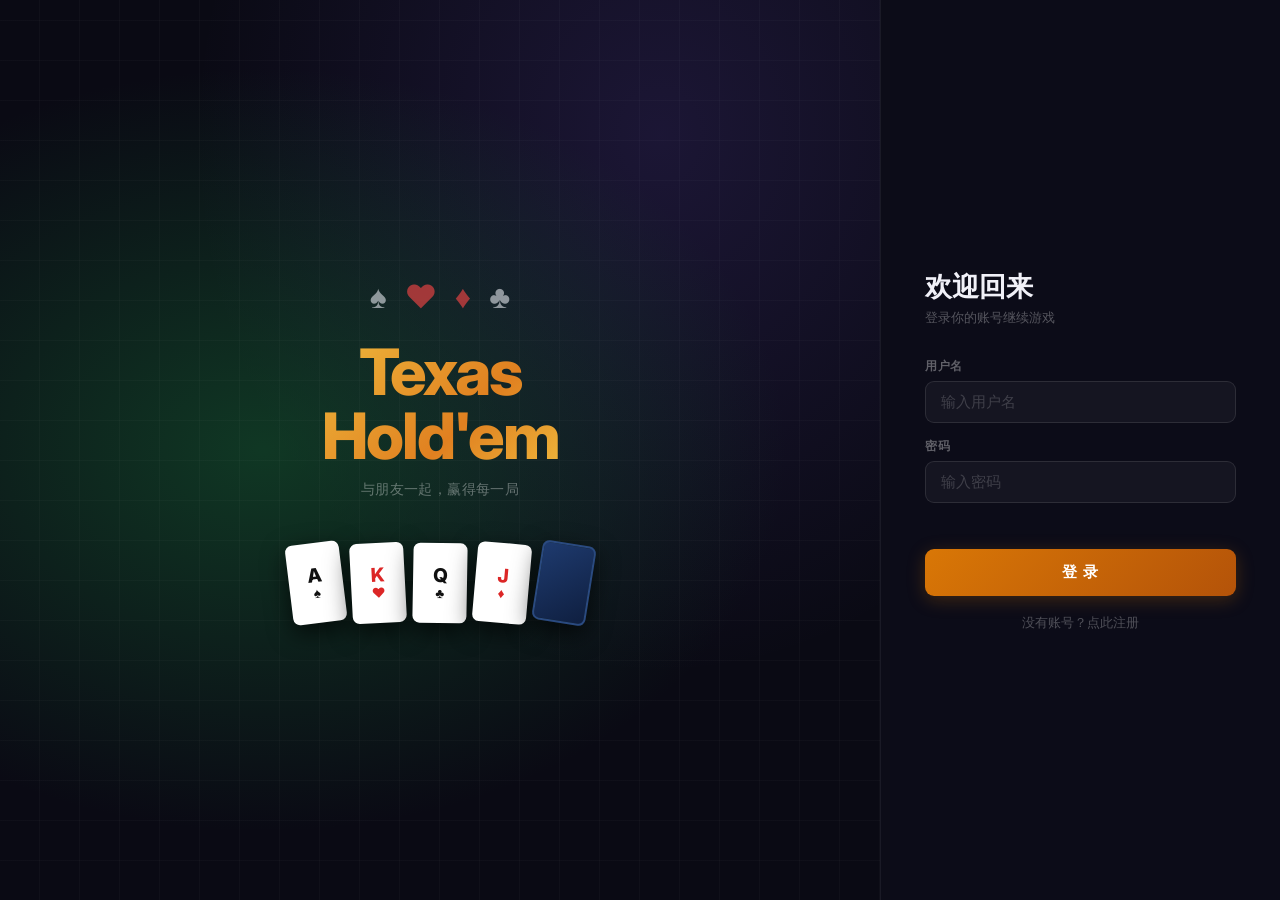
==== frontend/game.html @ 73383f70 "Initial commit: Texas Hold'em poker game Go backend with WebSocket multiplayer, bot AI, and SQLite a" ====
<!DOCTYPE html>
<html lang="zh">
<head>
  <meta charset="UTF-8">
  <meta name="viewport" content="width=device-width, initial-scale=1.0">
  <title>Texas Hold'em</title>
  <link rel="stylesheet" href="style.css">
</head>
<body>
<div class="game-wrap">

  <div class="game-header">
    <span class="hdr-info">房间 <strong id="hdrRoom">-</strong> &nbsp;|&nbsp; 盲注 <strong id="hdrBlinds">-</strong></span>
    <div class="hdr-pot">底池 <span id="hdrPot">0</span></div>
    <div class="hdr-actions">
      <button class="btn btn-ghost btn-sm" onclick="shareRoom()" title="分享房间">分享</button>
      <button class="btn btn-fold btn-sm" onclick="leaveGame()">离开</button>
    </div>
  </div>

  <div class="table-area">
    <div class="felt">
      <div class="community-area" id="communityCards"></div>
      <div class="pot-display">底池: <span id="potAmount">0</span></div>
      <div class="seats" id="seats"></div>
    </div>
  </div>

  <div class="action-bar">
    <div class="status-msg" id="statusMsg">等待其他玩家加入...</div>
    <div class="your-hand" id="myHand"></div>
    <div id="timerWrap" style="max-width:280px;margin:0 auto 8px" hidden>
      <div class="timer-bar"><div class="timer-fill" id="timerFill"></div></div>
    </div>
    <div class="action-buttons" id="actionButtons"></div>
  </div>

  <div class="chat-area">
    <div class="chat-messages" id="chatMessages"></div>
    <div class="chat-input-row">
      <input type="text" id="chatInput" placeholder="发消息..." maxlength="100" onkeydown="if(event.key==='Enter')sendChat()">
      <button class="chat-send-btn" onclick="sendChat()">发送</button>
    </div>
  </div>

</div>

<div class="showdown-overlay" id="showdownOverlay">
  <div class="showdown-box">
    <h2>本局结果</h2>
    <div id="communityResult" style="display:flex;gap:6px;justify-content:center;margin-bottom:14px"></div>
    <div id="showdownResults"></div>
    <button class="btn btn-ready" style="margin-top:16px;padding:10px 28px" onclick="closeShowdown()">确 认 结 果</button>
  </div>
</div>

<script src="js/ws.js"></script>
<script src="js/game.js"></script>
</body>
</html>
---- frontend/style.css ----
@import url('https://fonts.googleapis.com/css2?family=Inter:wght@400;500;600;700;800&display=swap');

*, *::before, *::after { box-sizing: border-box; margin: 0; padding: 0; }

:root {
  --bg:       #0d0d14;
  --bg2:      #111118;
  --surface:  #18182a;
  --surface2: #1e1e30;
  --border:   #2a2a40;
  --gold:     #f0c040;
  --green:    #22c55e;
  --red:      #ef4444;
  --blue:     #3b82f6;
  --purple:   #a855f7;
  --text:     #e2e2f0;
  --muted:    #777;
  --r:        10px;
}

body { font-family: 'Inter', 'PingFang SC', 'Microsoft YaHei', sans-serif; background: var(--bg); color: var(--text); min-height: 100vh; }

::-webkit-scrollbar { width: 5px; }
::-webkit-scrollbar-track { background: var(--bg2); }
::-webkit-scrollbar-thumb { background: var(--border); border-radius: 3px; }

/* ─── AUTH ─── */
.auth-overlay {
  position: fixed; inset: 0; display: flex; z-index: 100;
}
.auth-visual {
  flex: 1; display: flex; align-items: center; justify-content: center;
  padding: 60px;
  background:
    radial-gradient(ellipse at 30% 50%, rgba(22,101,52,.5) 0%, transparent 60%),
    radial-gradient(ellipse at 75% 15%, rgba(127,90,240,.15) 0%, transparent 50%),
    #0a0a14;
  position: relative; overflow: hidden;
}
.auth-visual::before {
  content:''; position:absolute; inset:0;
  background: repeating-linear-gradient(0deg, transparent, transparent 39px, rgba(255,255,255,.025) 39px, rgba(255,255,255,.025) 40px),
              repeating-linear-gradient(90deg, transparent, transparent 39px, rgba(255,255,255,.025) 39px, rgba(255,255,255,.025) 40px);
}
.auth-visual-inner { position:relative; z-index:1; text-align:center; }

.av-suits { display:flex; gap:18px; justify-content:center; margin-bottom:24px; }
.av-suit { font-size:2rem; opacity:.65; animation: float 3s ease-in-out infinite; }
.av-suit:nth-child(2) { animation-delay:.3s; }
.av-suit:nth-child(3) { animation-delay:.6s; }
.av-suit:nth-child(4) { animation-delay:.9s; }
.av-suit.red { color:#ef4444; }
.av-suit.black { color:#d1d5db; }
@keyframes float { 0%,100%{transform:translateY(0)} 50%{transform:translateY(-7px)} }

.av-title {
  font-size:4rem; font-weight:800; line-height:1; letter-spacing:-2px;
  background: linear-gradient(135deg,#f0c040,#e08020 60%,#f0c040);
  -webkit-background-clip:text; -webkit-text-fill-color:transparent; background-clip:text;
  margin-bottom:12px;
}
.av-sub { color:rgba(255,255,255,.35); font-size:.9rem; letter-spacing:.4px; margin-bottom:44px; }

.av-cards { display:flex; gap:8px; justify-content:center; align-items:flex-end; }
.av-card {
  width:54px; height:80px; border-radius:7px;
  display:flex; flex-direction:column; align-items:center; justify-content:center;
  font-size:1.2rem; font-weight:800; line-height:1; gap:2px;
  box-shadow:0 8px 24px rgba(0,0,0,.7); background:#fff; transition:transform .25s;
}
.av-card span { font-size:.85rem; }
.av-card.red { color:#dc2626; }
.av-card.black { color:#111; }
.av-card.back { background:linear-gradient(145deg,#1e3a6e,#0f1f40); border:2px solid #2a4a80; }
.av-card:nth-child(1) { transform:rotate(-7deg); } .av-card:nth-child(1):hover { transform:rotate(-7deg) translateY(-10px); }
.av-card:nth-child(2) { transform:rotate(-3deg); } .av-card:nth-child(2):hover { transform:rotate(-3deg) translateY(-10px); }
.av-card:nth-child(3) { transform:rotate(1deg);  } .av-card:nth-child(3):hover { transform:rotate(1deg)  translateY(-10px); }
.av-card:nth-child(4) { transform:rotate(5deg);  } .av-card:nth-child(4):hover { transform:rotate(5deg)  translateY(-10px); }
.av-card:nth-child(5) { transform:rotate(9deg);  } .av-card:nth-child(5):hover { transform:rotate(9deg)  translateY(-10px); }

.auth-form-panel {
  width:400px; flex-shrink:0; background:#0c0c18;
  border-left:1px solid rgba(255,255,255,.06);
  display:flex; align-items:center; justify-content:center;
  padding:56px 44px;
}
.auth-box { width:100%; }
.auth-box h2 { font-size:1.7rem; font-weight:700; color:#f1f1f8; margin-bottom:4px; }
.auth-hint { color:rgba(255,255,255,.3); font-size:.83rem; margin-bottom:32px; }

.auth-field { margin-bottom:16px; }
.auth-field label { display:block; font-size:.72rem; font-weight:600; color:rgba(255,255,255,.35); text-transform:uppercase; letter-spacing:.7px; margin-bottom:7px; }
.auth-field input {
  width:100%; padding:12px 15px;
  background:rgba(255,255,255,.04); border:1px solid rgba(255,255,255,.1);
  border-radius:9px; color:#f1f1f8; font-size:.93rem; outline:none;
  transition:border-color .2s,box-shadow .2s;
}
.auth-field input::placeholder { color:rgba(255,255,255,.18); }
.auth-field input:focus { border-color:var(--gold); box-shadow:0 0 0 3px rgba(240,192,64,.1); }

.auth-error { color:#f87171; font-size:.8rem; min-height:18px; margin-bottom:12px; }
.auth-btn {
  width:100%; padding:13px; border:none; border-radius:9px;
  background:linear-gradient(135deg,#d97706,#b45309);
  color:#fff; font-size:.95rem; font-weight:700; letter-spacing:.8px;
  cursor:pointer; transition:filter .2s,transform .1s;
  box-shadow:0 4px 18px rgba(217,119,6,.25);
}
.auth-btn:hover { filter:brightness(1.1); }
.auth-btn:active { transform:scale(.98); }
.auth-toggle { color:rgba(255,255,255,.28); cursor:pointer; font-size:.82rem; margin-top:18px; text-align:center; transition:color .2s; }
.auth-toggle:hover { color:var(--gold); }

@media (max-width:700px) {
  .auth-visual { display:none; }
  .auth-form-panel { width:100%; padding:48px 28px; }
}

/* ─── LOBBY ─── */
.lobby { max-width:880px; margin:0 auto; padding:32px 20px 60px; }

.lobby-hero { text-align:center; margin-bottom:28px; }
.lobby-hero h1 {
  font-size:2.2rem; font-weight:800; letter-spacing:2px;
  background:linear-gradient(135deg,var(--gold),#e08020);
  -webkit-background-clip:text; -webkit-text-fill-color:transparent; background-clip:text;
  margin-bottom:4px;
}
.lobby-hero .subtitle { color:var(--muted); font-size:.85rem; }

/* User bar */
.user-bar {
  display:flex; flex-direction:row; align-items:center; gap:14px;
  background:var(--surface); border:1px solid var(--border);
  border-radius:var(--r); padding:12px 18px; margin-bottom:20px;
}
.user-bar .avatar {
  width:36px; height:36px; border-radius:50%; flex-shrink:0;
  background:linear-gradient(135deg,#7f5af0,#3b82f6);
  display:flex; align-items:center; justify-content:center;
  font-weight:700; font-size:.95rem; color:#fff;
}
.user-bar .uinfo { flex:1; min-width:0; }
.user-bar .uinfo .uname { font-weight:600; font-size:.92rem; }
.user-bar .uinfo .ustats { font-size:.73rem; color:var(--muted); margin-top:2px; }
.chips-badge {
  background:rgba(240,192,64,.1); border:1px solid rgba(240,192,64,.25);
  border-radius:20px; padding:4px 12px; color:var(--gold);
  font-weight:700; font-size:.87rem; white-space:nowrap;
}
.logout-btn {
  background:none; border:1px solid var(--border); border-radius:7px;
  color:var(--muted); cursor:pointer; padding:5px 12px; font-size:.78rem;
  transition:border-color .2s,color .2s; white-space:nowrap; flex-shrink:0;
}
.logout-btn:hover { border-color:var(--red); color:var(--red); }

/* Rejoin banner */
.rejoin-banner {
  display:none; flex-direction:row; align-items:center; justify-content:space-between;
  gap:12px;
  background:rgba(34,197,94,.06); border:1px solid rgba(34,197,94,.3);
  border-radius:var(--r); padding:11px 18px; margin-bottom:16px;
}
.rejoin-banner.show { display:flex; }
.rejoin-banner > span { color:var(--green); font-weight:500; font-size:.88rem; }
.rejoin-banner .rbtns { display:flex; gap:8px; flex-shrink:0; }

/* Grid */
.cards-row { display:grid; grid-template-columns:1fr 1fr; gap:14px; margin-bottom:16px; }

/* Card box */
.card-box { background:var(--surface); border:1px solid var(--border); border-radius:var(--r); padding:22px; }
.card-box .box-title { font-size:.92rem; font-weight:600; color:var(--gold); margin-bottom:16px; }

.form-row { margin-bottom:13px; }
.form-row label { display:block; font-size:.74rem; color:var(--muted); margin-bottom:5px; text-transform:uppercase; letter-spacing:.4px; }
.form-row select,
.form-row input[type=number],
.form-row input[type=text] {
  width:100%; padding:9px 11px; background:var(--bg2); border:1px solid var(--border);
  border-radius:7px; color:var(--text); font-size:.88rem; outline:none; transition:border-color .2s;
}
.form-row select:focus, .form-row input:focus { border-color:var(--gold); }

/* Section card */
.section-card { background:var(--surface); border:1px solid var(--border); border-radius:var(--r); padding:18px 22px; margin-bottom:14px; }
.section-card .sec-header {
  display:flex; align-items:center; justify-content:space-between;
  margin-bottom:14px;
}
.section-card .sec-title { font-size:.92rem; font-weight:600; color:var(--gold); }

/* ─── BUTTONS ─── */
/* Base: auto width (use .btn-block for full-width) */
.btn {
  display:inline-flex; align-items:center; justify-content:center;
  padding:10px 20px; border:none; border-radius:8px;
  cursor:pointer; font-size:.88rem; font-weight:600;
  transition:filter .15s,transform .1s; letter-spacing:.2px;
  white-space:nowrap;
}
.btn:hover { filter:brightness(1.1); }
.btn:active { transform:scale(.97); }
.btn-block { width:100%; margin-top:8px; }

.btn-green  { background:linear-gradient(135deg,#16a34a,#15803d); color:#fff; }
.btn-blue   { background:linear-gradient(135deg,#2563eb,#1d4ed8); color:#fff; }
.btn-gold   { background:linear-gradient(135deg,#d97706,#b45309); color:#fff; }
.btn-fold   { background:linear-gradient(135deg,#dc2626,#b91c1c); color:#fff; }
.btn-check  { background:linear-gradient(135deg,#16a34a,#15803d); color:#fff; }
.btn-call   { background:linear-gradient(135deg,#2563eb,#1d4ed8); color:#fff; }
.btn-raise  { background:linear-gradient(135deg,#7c3aed,#6d28d9); color:#fff; }
.btn-allin  { background:linear-gradient(135deg,#ea580c,#c2410c); color:#fff; }
.btn-ready  { background:linear-gradient(135deg,#16a34a,#15803d); color:#fff; }
.btn-ghost  { background:rgba(255,255,255,.05); border:1px solid var(--border); color:var(--muted); }
.btn-sm     { padding:4px 12px; font-size:.76rem; border-radius:6px; }
.btn-xs     { padding:3px 9px; font-size:.73rem; border-radius:5px; }

/* Table */
table { width:100%; border-collapse:collapse; }
thead tr { border-bottom:1px solid var(--border); }
th { padding:9px 12px; text-align:left; font-size:.73rem; font-weight:600; color:var(--muted); text-transform:uppercase; letter-spacing:.4px; }
td { padding:10px 12px; font-size:.86rem; border-bottom:1px solid rgba(255,255,255,.04); }
tbody tr:last-child td { border-bottom:none; }
tbody tr:hover td { background:rgba(255,255,255,.025); }

.badge { display:inline-flex; align-items:center; padding:2px 9px; border-radius:20px; font-size:.73rem; font-weight:600; }
.badge-wait { background:rgba(34,197,94,.12); color:var(--green); border:1px solid rgba(34,197,94,.25); }
.badge-play { background:rgba(239,68,68,.12); color:var(--red);   border:1px solid rgba(239,68,68,.25); }

/* Hand history */
.hand-item {
  background: var(--bg2); border: 1px solid var(--border);
  border-radius: 9px; padding: 14px 16px; margin-bottom: 8px;
  transition: border-color .15s;
}
.hand-item:hover { border-color: #3a3a58; }
.hand-item:last-child { margin-bottom: 0; }

.hand-header {
  display: flex; align-items: center; justify-content: space-between;
  margin-bottom: 10px;
}
.hand-room { font-size: .74rem; color: var(--muted); }
.hand-result {
  display: flex; align-items: center; gap: 10px;
}
.hand-pot { font-size: .74rem; color: var(--muted); }
.hand-net {
  font-size: .85rem; font-weight: 700; min-width: 52px; text-align: right;
}
.hand-net.win  { color: var(--green); }
.hand-net.loss { color: var(--red); }
.hand-net.even { color: var(--muted); }

.hand-community { display: flex; gap: 4px; margin-bottom: 10px; flex-wrap: wrap; }
.mini-card {
  display: inline-flex; align-items: center; justify-content: center;
  background: #fff; border-radius: 4px; padding: 1px 5px;
  font-size: .8rem; font-weight: 800; line-height: 1.6;
  box-shadow: 0 1px 4px rgba(0,0,0,.4);
}
.mini-card.red { color: #dc2626; }
.mini-card.black { color: #111; }

.hand-players { display: flex; flex-wrap: wrap; gap: 5px; }
.player-tag {
  display: inline-flex; align-items: center; gap: 4px;
  padding: 3px 9px; border-radius: 20px; font-size: .75rem;
  border: 1px solid var(--border); background: rgba(255,255,255,.04);
  color: var(--muted);
}
.player-tag.is-me     { border-color: rgba(240,192,64,.4); background: rgba(240,192,64,.08); color: var(--gold); font-weight: 600; }
.player-tag.is-winner { border-color: rgba(34,197,94,.35); background: rgba(34,197,94,.08); color: var(--green); }
.player-tag.is-me.is-winner { border-color: var(--gold); background: rgba(240,192,64,.15); color: var(--gold); font-weight: 700; }
.player-tag.is-folded { opacity: .5; }

/* Join room input */
input[type=text].room-input {
  width:100%; padding:9px 11px; background:var(--bg2); border:1px solid var(--border);
  border-radius:7px; color:var(--text); font-size:.88rem; outline:none; transition:border-color .2s;
}
input[type=text].room-input:focus { border-color:var(--gold); }

/* ─── GAME ─── */
.game-wrap {
  height:100vh; display:flex; flex-direction:column; overflow:hidden;
  background:radial-gradient(ellipse at 50% 25%, #0d2017 0%, var(--bg) 65%);
}

.game-header {
  display:flex; align-items:center; justify-content:space-between;
  padding:8px 16px; gap:12px;
  background:rgba(0,0,0,.6); border-bottom:1px solid var(--border);
  flex-shrink:0;
}
.hdr-info { font-size:.8rem; color:var(--muted); }
.hdr-info strong { color:var(--gold); }
.hdr-pot {
  background:rgba(240,192,64,.1); border:1px solid rgba(240,192,64,.2);
  border-radius:20px; padding:4px 14px;
  color:var(--gold); font-weight:700; font-size:.85rem;
}
.hdr-actions { display:flex; align-items:center; gap:6px; }

.table-area {
  flex:1; display:flex; align-items:center; justify-content:center;
  padding:16px; overflow:hidden;
}

.felt {
  width:100%; max-width:820px;
  aspect-ratio:16/9;
  background:radial-gradient(ellipse at center,#1a5c34 0%,#0f3d22 55%,#0a2d18 100%);
  border-radius:50%; border:12px solid #5a3d1a;
  box-shadow:0 0 0 3px #7a5528, 0 0 60px rgba(0,0,0,.9), inset 0 0 50px rgba(0,0,0,.4);
  position:relative; display:flex; flex-direction:column;
  align-items:center; justify-content:center;
}

.community-area { display:flex; gap:7px; margin-bottom:7px; }
.pot-display {
  color:var(--gold); font-weight:700; font-size:.92rem;
  background:rgba(0,0,0,.45); border-radius:20px; padding:2px 12px;
}

/* Cards */
.card {
  width:50px; height:72px; border-radius:7px;
  display:flex; align-items:center; justify-content:center;
  font-size:.88rem; font-weight:800; flex-direction:column; line-height:1; gap:1px;
  box-shadow:0 3px 10px rgba(0,0,0,.6); user-select:none;
}
.card-back { background:linear-gradient(145deg,#1e3a6e,#0f1f40); border:2px solid #2a4a80; }
.card-face { background:#fff; border:2px solid #ddd; }
.card-face.red { color:#dc2626; }
.card-face.black { color:#111; }

/* Seats */
.seats { position:absolute; inset:0; }
.seat {
  position:absolute; display:flex; flex-direction:column;
  align-items:center; gap:4px; transform:translate(-50%,-50%);
}
.seat-info {
  background:rgba(8,8,18,.88); border:1px solid var(--border);
  border-radius:9px; padding:5px 11px; text-align:center; min-width:88px;
}
.seat-name  { font-size:.76rem; color:var(--text); font-weight:500; }
.seat-chips { font-size:.8rem; color:var(--gold); font-weight:700; }
.seat-bet   { font-size:.7rem; color:var(--muted); }
.seat-cards { display:flex; gap:3px; }
.seat-cards .card { width:32px; height:46px; font-size:.65rem; }

.seat.active .seat-info  { border-color:var(--gold); box-shadow:0 0 14px rgba(240,192,64,.35); }
.seat.folded .seat-info  { opacity:.38; }
.seat.you    .seat-info  { border-color:var(--green); }
.seat.disconnected .seat-info { border-color:#ef4444; opacity:.6; }

.dealer-chip {
  display:inline-flex; align-items:center; justify-content:center;
  background:#fff; color:#000; border-radius:50%; width:16px; height:16px;
  font-size:.58rem; font-weight:900; margin-left:4px;
}

/* Action bar */
.action-bar {
  background:rgba(5,5,12,.9); border-top:1px solid var(--border);
  padding:12px 18px; flex-shrink:0;
}
.status-msg { text-align:center; color:var(--muted); font-size:.85rem; margin-bottom:8px; }
.your-hand { display:flex; gap:7px; justify-content:center; margin-bottom:10px; }
.your-hand .card { width:50px; height:72px; font-size:.9rem; }

.action-buttons { display:flex; gap:8px; justify-content:center; flex-wrap:wrap; }
.action-buttons .btn { padding:9px 20px; }

.timer-bar { height:3px; background:var(--border); border-radius:2px; margin:0 auto 8px; max-width:280px; overflow:hidden; }
.timer-fill { height:100%; background:var(--gold); transition:width 1s linear; }

.raise-input { display:flex; align-items:center; gap:7px; }
.raise-input input { width:85px; padding:8px 10px; background:var(--bg2); border:1px solid var(--border); border-radius:7px; color:var(--text); font-size:.85rem; outline:none; }

/* Chat */
.chat-area {
  background:rgba(4,4,10,.8); border-top:1px solid var(--border);
  padding:7px 14px 9px; max-height:120px; display:flex; flex-direction:column; flex-shrink:0;
}
.chat-messages { flex:1; overflow-y:auto; font-size:.78rem; color:#bbb; margin-bottom:5px; }
.chat-messages p { margin:2px 0; }
.chat-messages .from { color:var(--gold); font-weight:600; }
.chat-input-row { display:flex; gap:7px; }
.chat-input-row input {
  flex:1; padding:6px 10px; background:rgba(255,255,255,.05);
  border:1px solid var(--border); border-radius:6px; color:var(--text);
  font-size:.8rem; outline:none;
}
.chat-input-row input:focus { border-color:var(--border); }
.chat-send-btn {
  padding:6px 12px; background:rgba(255,255,255,.07); border:1px solid var(--border);
  border-radius:6px; color:var(--muted); cursor:pointer; font-size:.78rem;
  transition:background .2s;
}
.chat-send-btn:hover { background:rgba(255,255,255,.12); }

/* Showdown */
.showdown-overlay {
  display:none; position:fixed; inset:0;
  background:rgba(0,0,0,.8); z-index:100;
  align-items:center; justify-content:center; backdrop-filter:blur(4px);
}
.showdown-overlay.active { display:flex; }
.showdown-box {
  background:var(--surface2); border:1px solid var(--border);
  border-radius:16px; padding:28px 32px; min-width:340px; max-width:520px;
  text-align:center; box-shadow:0 24px 48px rgba(0,0,0,.6);
}
.showdown-box h2 { color:var(--gold); margin-bottom:14px; font-size:1rem; }

.result-row {
  display:flex; align-items:center; gap:10px;
  padding:9px 11px; border-radius:9px; margin-bottom:7px;
  background:rgba(255,255,255,.04);
}
.result-row.winner { background:rgba(240,192,64,.08); border:1px solid rgba(240,192,64,.22); }
.result-row .rname { flex:1; text-align:left; font-weight:600; font-size:.87rem; }
.result-row .rhand { color:var(--muted); font-size:.78rem; }
.result-row .rwon  { color:var(--green); font-weight:700; min-width:60px; text-align:right; font-size:.87rem; }

/* Profile / History page */
.page-wrap { max-width:860px; margin:0 auto; padding:32px 20px 60px; }
.page-header {
  display:flex; align-items:center; gap:14px; margin-bottom:28px;
}
.back-btn {
  background:rgba(255,255,255,.06); border:1px solid var(--border);
  border-radius:8px; padding:7px 14px; color:var(--muted);
  cursor:pointer; font-size:.82rem; transition:background .2s;
}
.back-btn:hover { background:rgba(255,255,255,.1); color:var(--text); }
.page-title { font-size:1.3rem; font-weight:700; color:var(--text); }

.profile-card {
  background:var(--surface); border:1px solid var(--border);
  border-radius:var(--r); padding:24px; margin-bottom:16px;
  display:flex; align-items:center; gap:20px;
}
.profile-avatar {
  width:64px; height:64px; border-radius:50%; flex-shrink:0;
  background:linear-gradient(135deg,#7f5af0,#3b82f6);
  display:flex; align-items:center; justify-content:center;
  font-weight:800; font-size:1.6rem; color:#fff;
}
.profile-info h2 { font-size:1.2rem; font-weight:700; margin-bottom:4px; }
.profile-info .chips { color:var(--gold); font-weight:700; font-size:1rem; }

.stats-grid { display:grid; grid-template-columns:repeat(4,1fr); gap:12px; margin-bottom:16px; }
.stat-box { background:var(--surface); border:1px solid var(--border); border-radius:var(--r); padding:16px; text-align:center; }
.stat-box .stat-val { font-size:1.4rem; font-weight:800; color:var(--gold); }
.stat-box .stat-lbl { font-size:.73rem; color:var(--muted); margin-top:3px; }

@media (max-width:600px) {
  .cards-row { grid-template-columns:1fr; }
  .felt { aspect-ratio:unset; min-height:280px; }
  .stats-grid { grid-template-columns:repeat(2,1fr); }
  .auth-visual { display:none; }
  .auth-form-panel { width:100%; padding:44px 24px; }

  /* Game page mobile */
  .game-header { padding:6px 10px; gap:6px; }
  .hdr-info { font-size:.72rem; }
  .hdr-pot { font-size:.76rem; padding:3px 10px; }
  .hdr-actions .btn { padding:6px 10px; font-size:.75rem; }

  .table-area { padding:8px; }
  .felt {
    border-width:6px;
    border-radius:40%;
  }
  .card { width:38px; height:56px; font-size:.75rem; }
  .community-area { gap:4px; }

  .seat-info { min-width:70px; padding:4px 7px; }
  .seat-name  { font-size:.65rem; }
  .seat-chips { font-size:.7rem; }

  .action-bar { padding:8px 10px; }
  .action-buttons .btn { padding:7px 13px; font-size:.8rem; }
  .raise-input input { width:68px; }

  .chat-area { max-height:90px; padding:5px 10px 7px; }
}
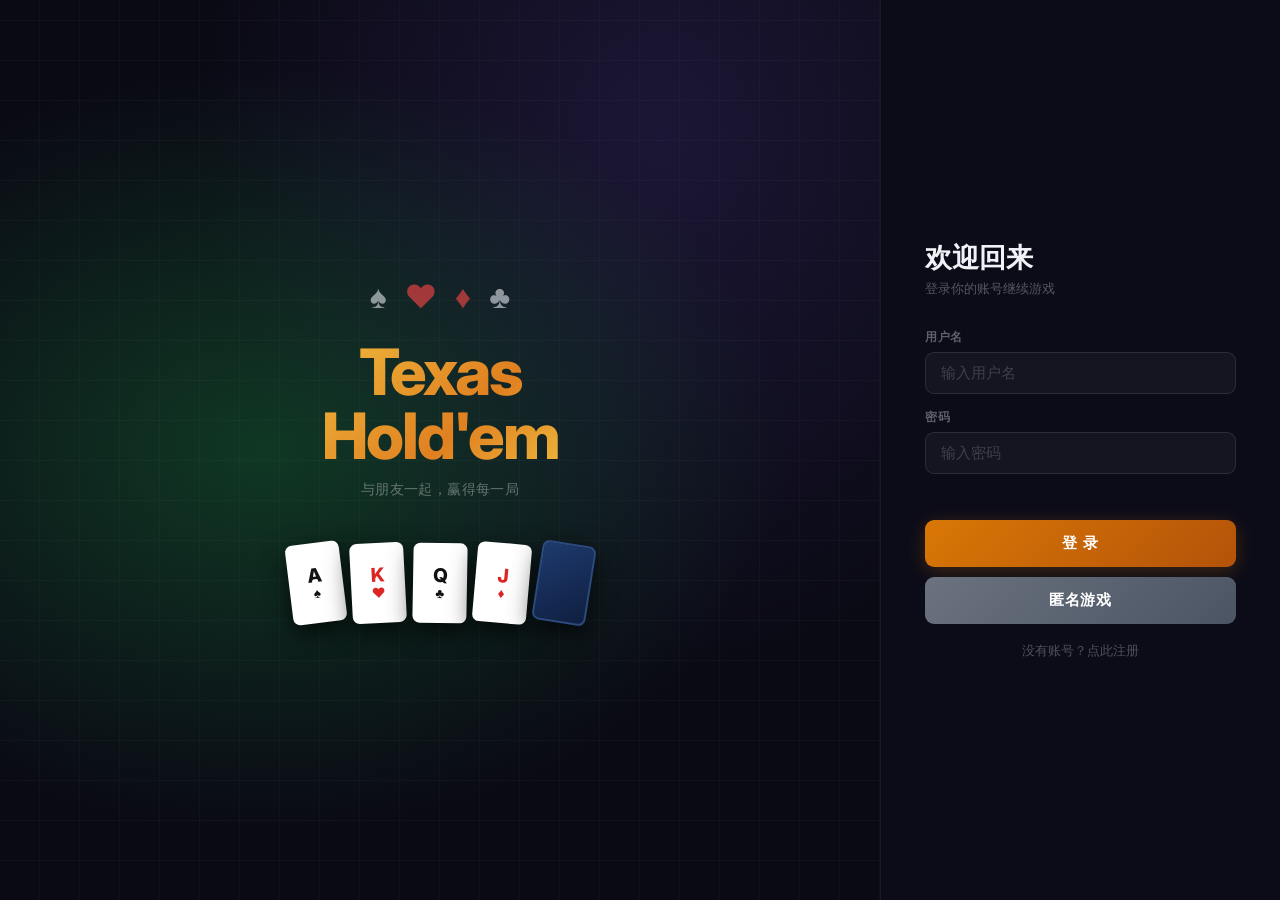
==== commit 7d654936: "Add visual animations and emoji interaction system - Card dealing animation (fly-in with bounce) - C" ====
--- a/frontend/game.html
+++ b/frontend/game.html
@@ -40,10 +40,16 @@
     <div class="chat-input-row">
       <input type="text" id="chatInput" placeholder="发消息..." maxlength="100" onkeydown="if(event.key==='Enter')sendChat()">
       <button class="chat-send-btn" onclick="sendChat()">发送</button>
+      <div style="position:relative">
+        <button class="emoji-trigger" onclick="toggleEmojiPanel()" title="发送表情">😊</button>
+        <div class="emoji-panel" id="emojiPanel"></div>
+      </div>
     </div>
   </div>
 
 </div>
+
+<div class="emoji-effects-layer" id="emojiEffects"></div>
 
 <div class="showdown-overlay" id="showdownOverlay">
   <div class="showdown-box">
--- a/frontend/style.css
+++ b/frontend/style.css
@@ -407,16 +407,23 @@
 
 /* Showdown */
 .showdown-overlay {
-  display:none; position:fixed; inset:0;
+  position:fixed; inset:0;
   background:rgba(0,0,0,.8); z-index:100;
-  align-items:center; justify-content:center; backdrop-filter:blur(4px);
-}
-.showdown-overlay.active { display:flex; }
+  display:flex; align-items:center; justify-content:center; backdrop-filter:blur(4px);
+  opacity:0; pointer-events:none; visibility:hidden;
+  transition:opacity .35s ease, visibility 0s .35s;
+}
+.showdown-overlay.active {
+  opacity:1; pointer-events:auto; visibility:visible;
+  transition:opacity .35s ease, visibility 0s 0s;
+}
 .showdown-box {
   background:var(--surface2); border:1px solid var(--border);
   border-radius:16px; padding:28px 32px; min-width:340px; max-width:520px;
   text-align:center; box-shadow:0 24px 48px rgba(0,0,0,.6);
-}
+  transform:scale(.85) translateY(20px); transition:transform .35s ease;
+}
+.showdown-overlay.active .showdown-box { transform:scale(1) translateY(0); }
 .showdown-box h2 { color:var(--gold); margin-bottom:14px; font-size:1rem; }
 
 .result-row {
@@ -460,6 +467,178 @@
 .stat-box { background:var(--surface); border:1px solid var(--border); border-radius:var(--r); padding:16px; text-align:center; }
 .stat-box .stat-val { font-size:1.4rem; font-weight:800; color:var(--gold); }
 .stat-box .stat-lbl { font-size:.73rem; color:var(--muted); margin-top:3px; }
+
+/* ─── ANIMATIONS ─── */
+
+/* Card dealing */
+@keyframes dealCard {
+  0%   { opacity:0; transform:scale(.3) translateY(-60px) rotate(-15deg); }
+  60%  { opacity:1; transform:scale(1.08) translateY(2px) rotate(2deg); }
+  100% { opacity:1; transform:scale(1) translateY(0) rotate(0); }
+}
+.card.deal-anim {
+  animation: dealCard .4s cubic-bezier(.17,.67,.35,1.2) both;
+}
+
+/* Card flip (community cards) */
+.card-flip-container {
+  perspective: 600px;
+  display:inline-block;
+}
+.card-flip-inner {
+  position:relative;
+  transform-style:preserve-3d;
+  transition: transform .5s ease;
+}
+.card-flip-inner.flipped {
+  transform: rotateY(180deg);
+}
+.card-flip-front, .card-flip-back {
+  backface-visibility: hidden;
+}
+.card-flip-back {
+  position:absolute; inset:0;
+  transform: rotateY(0deg);
+}
+.card-flip-front {
+  transform: rotateY(180deg);
+}
+
+/* Chip flying to pot */
+@keyframes chipToPot {
+  0%   { opacity:1; transform:translate(0,0) scale(1); }
+  70%  { opacity:1; }
+  100% { opacity:0; transform:translate(var(--dx), var(--dy)) scale(.5); }
+}
+.chip-token {
+  position:absolute; z-index:50; pointer-events:none;
+  width:22px; height:22px; border-radius:50%;
+  background:linear-gradient(135deg,#f0c040,#d4a020);
+  border:2px solid #b8860b;
+  box-shadow:0 2px 8px rgba(0,0,0,.5);
+  display:flex; align-items:center; justify-content:center;
+  font-size:.5rem; font-weight:900; color:#5a3d00;
+  animation: chipToPot .6s ease-in both;
+}
+
+/* Pot to winner */
+@keyframes chipToWinner {
+  0%   { opacity:0; transform:translate(var(--dx), var(--dy)) scale(.5); }
+  30%  { opacity:1; }
+  100% { opacity:1; transform:translate(0,0) scale(1); }
+}
+.chip-win {
+  position:absolute; z-index:50; pointer-events:none;
+  width:22px; height:22px; border-radius:50%;
+  background:linear-gradient(135deg,#f0c040,#d4a020);
+  border:2px solid #b8860b;
+  box-shadow:0 2px 8px rgba(0,0,0,.5);
+  animation: chipToWinner .6s ease-out both;
+}
+
+/* Winner seat glow pulse */
+@keyframes winnerGlow {
+  0%,100% { box-shadow:0 0 14px rgba(240,192,64,.35); }
+  50%     { box-shadow:0 0 30px rgba(240,192,64,.7), 0 0 60px rgba(240,192,64,.3); }
+}
+.seat.winner .seat-info {
+  border-color:var(--gold);
+  animation: winnerGlow 1s ease-in-out 3;
+}
+
+/* Showdown result rows stagger */
+@keyframes resultSlideIn {
+  from { opacity:0; transform:translateX(-20px); }
+  to   { opacity:1; transform:translateX(0); }
+}
+.result-row {
+  display:flex; align-items:center; gap:10px;
+  padding:9px 11px; border-radius:9px; margin-bottom:7px;
+  background:rgba(255,255,255,.04);
+  animation: resultSlideIn .3s ease both;
+}
+
+/* ─── EMOJI INTERACTIONS ─── */
+
+.emoji-trigger {
+  background:none; border:1px solid var(--border); border-radius:6px;
+  color:var(--muted); cursor:pointer; padding:6px 10px; font-size:1rem;
+  transition:background .2s, border-color .2s;
+  position:relative;
+}
+.emoji-trigger:hover { background:rgba(255,255,255,.08); border-color:var(--gold); }
+
+.emoji-panel {
+  display:none; position:absolute; bottom:100%; left:50%; transform:translateX(-50%);
+  background:var(--surface2); border:1px solid var(--border); border-radius:12px;
+  padding:10px; margin-bottom:8px;
+  box-shadow:0 8px 32px rgba(0,0,0,.6);
+  z-index:60;
+}
+.emoji-panel.show { display:flex; flex-wrap:wrap; gap:6px; }
+.emoji-panel .emoji-item {
+  width:48px; height:48px; border-radius:10px; border:none;
+  background:rgba(255,255,255,.06); cursor:pointer;
+  display:flex; flex-direction:column; align-items:center; justify-content:center;
+  gap:2px; transition:transform .15s, background .15s;
+}
+.emoji-panel .emoji-item:hover { transform:scale(1.15); background:rgba(255,255,255,.12); }
+.emoji-panel .emoji-item span:first-child { font-size:1.4rem; }
+.emoji-panel .emoji-item span:last-child { font-size:.5rem; color:var(--muted); }
+
+/* Emoji floating animation */
+@keyframes emojiFloat {
+  0%   { opacity:0; transform:translate(-50%,-50%) scale(0); }
+  15%  { opacity:1; transform:translate(-50%,-50%) scale(1.5); }
+  30%  { transform:translate(-50%,-50%) scale(1.2); }
+  80%  { opacity:1; transform:translate(-50%,-80%) scale(1.2); }
+  100% { opacity:0; transform:translate(-50%,-120%) scale(.8); }
+}
+.emoji-floating {
+  position:fixed; z-index:200; pointer-events:none;
+  font-size:3.5rem; filter:drop-shadow(0 4px 8px rgba(0,0,0,.5));
+  animation: emojiFloat 2s ease-out forwards;
+}
+
+/* Tomato rain */
+@keyframes tomatoFall {
+  0%   { transform:translateY(-100px) rotate(0deg); opacity:1; }
+  80%  { opacity:1; }
+  100% { transform:translateY(calc(100vh + 50px)) rotate(720deg); opacity:0; }
+}
+.emoji-tomato {
+  position:fixed; z-index:200; pointer-events:none;
+  font-size:2rem;
+  animation: tomatoFall 1.2s ease-in forwards;
+}
+
+/* Coin fountain */
+@keyframes coinFountain {
+  0%   { transform:translate(0,0) scale(1); opacity:1; }
+  50%  { opacity:1; }
+  100% { transform:translate(var(--tx), var(--ty)) scale(.4); opacity:0; }
+}
+.emoji-coin {
+  position:fixed; z-index:200; pointer-events:none;
+  font-size:1.5rem;
+  animation: coinFountain 1.5s ease-out forwards;
+}
+
+/* Confetti */
+@keyframes confettiFall {
+  0%   { transform:translate(0,0) rotate(0deg); opacity:1; }
+  100% { transform:translate(var(--tx), var(--ty)) rotate(var(--rot)); opacity:0; }
+}
+.confetti-piece {
+  position:fixed; z-index:200; pointer-events:none;
+  width:8px; height:8px; border-radius:2px;
+  animation: confettiFall 1.8s ease-out forwards;
+}
+
+/* Emoji effects overlay */
+.emoji-effects-layer {
+  position:fixed; inset:0; z-index:200; pointer-events:none; overflow:hidden;
+}
 
 @media (max-width:600px) {
   .cards-row { grid-template-columns:1fr; }
